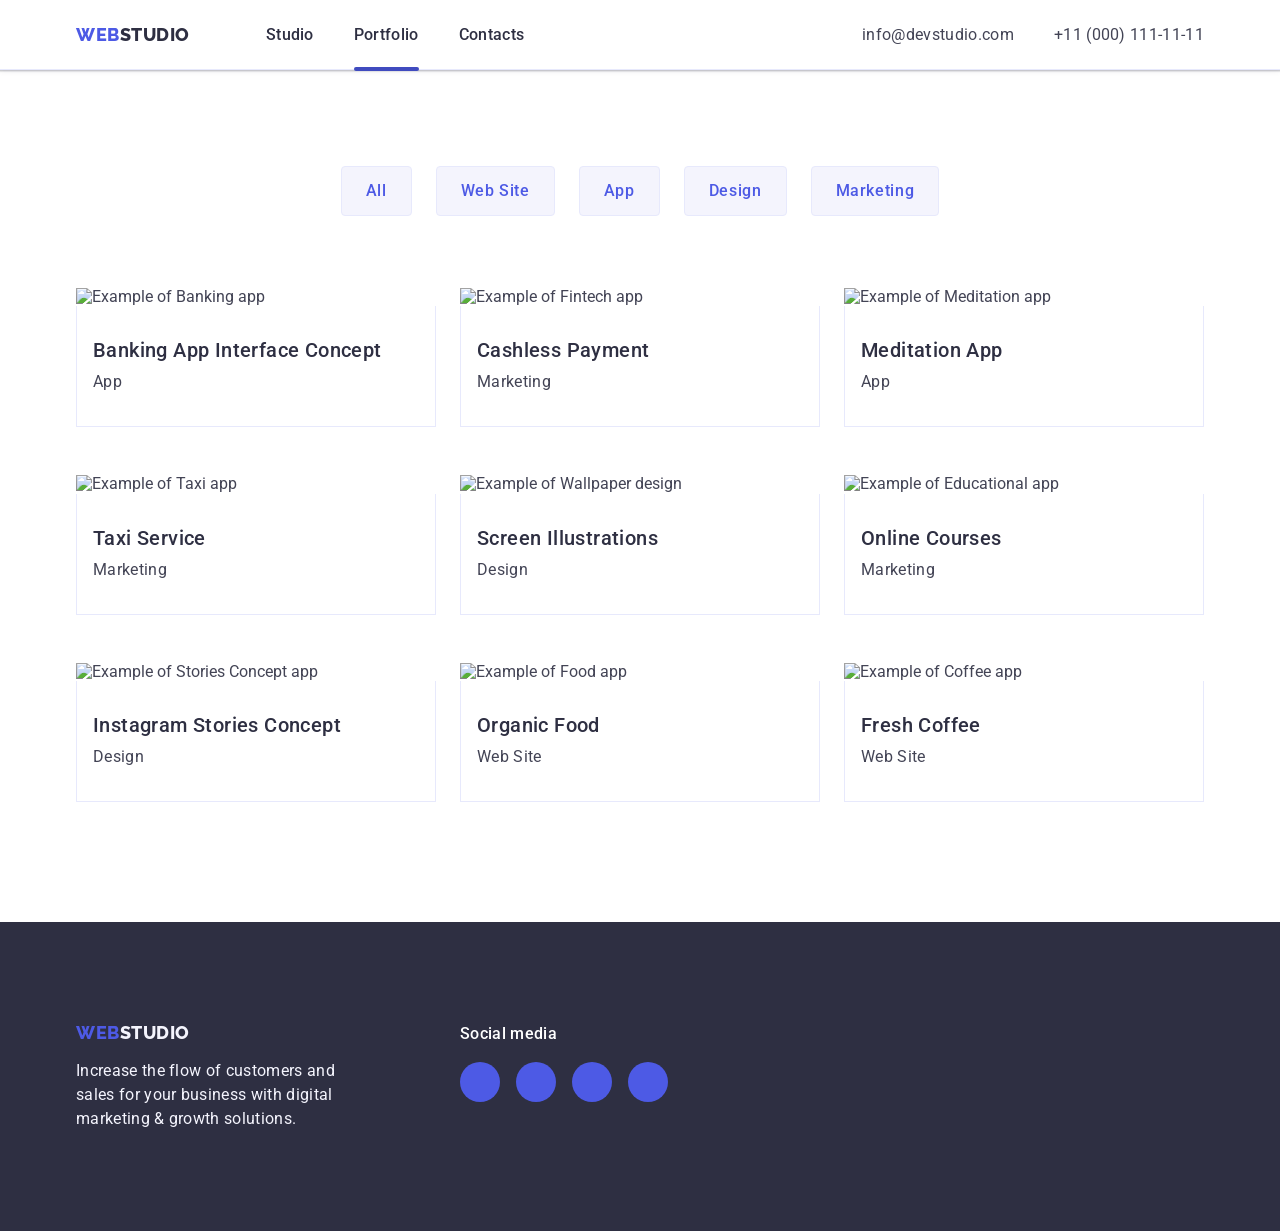
==== portfolio.html @ 1dadb7bc "adding bottom line in header" ====
<!DOCTYPE html>
<html lang="en">
  <head>
    <meta charset="UTF-8" />
    <meta http-equiv="X-UA-Compatible" content="IE=edge" />
    <meta name="viewport" content="width=device-width, initial-scale=1.0" />
    <title>Portfolio Page</title>
    <link rel="preconnect" href="https://fonts.googleapis.com" />
    <link rel="preconnect" href="https://fonts.gstatic.com" crossorigin />
    <link
      href="https://fonts.googleapis.com/css2?family=Raleway:wght@800&family=Roboto:wght@400;500;700;900&display=swap"
      rel="stylesheet"
    />
    <link
      rel="stylesheet"
      href="https://cdnjs.cloudflare.com/ajax/libs/modern-normalize/1.1.0/modern-normalize.min.css"
    />
    <link rel="stylesheet" href="./css/styles.css" />
  </head>

  <body>
    <!-- section Header -->
    <header class="header-section">
      <div class="container header">
        <nav class="nav">
          <a class="logo" href="./index.html"
            >Web<span class="web-one">Studio</span></a
          >
          <ul class="nav-list nav-container">
            <li class="nav-item">
              <a class="nav-link" href="./index.html">Studio</a>
            </li>
            <li class="nav-item">
              <a class="nav-link header-active" href="./portfolio.html">Portfolio</a>
            </li>
            <li class="nav-item"><a class="nav-link" href="">Contacts</a></li>
          </ul>
        </nav>

        <address class="add">
          <ul class="add-container">
            <li class="add-item">
              <a class="add-info" href="mailto:info@devstudio.com"
                >info@devstudio.com</a
              >
            </li>
            <li class="add-item">
              <a class="add-info" href="tel:+110001111111"
                >+11 (000) 111-11-11</a
              >
            </li>
          </ul>
        </address>
      </div>
    </header>

    <main>
      <section class="portfolio">
        <div class="container">
          <h1 class="portfolio-title">Our works</h1>
          <ul class="portfolio-btn-list">
            <li class="portfolio-btn-item">
              <button class="portfolio-btn" type="button">All</button>
            </li>
            <li class="portfolio-btn-item">
              <button class="portfolio-btn" type="button">Web Site</button>
            </li>
            <li class="portfolio-btn-item">
              <button class="portfolio-btn" type="button">App</button>
            </li>
            <li class="portfolio-btn-item">
              <button class="portfolio-btn" type="button">Design</button>
            </li>
            <li class="portfolio-btn-item">
              <button class="portfolio-btn" type="button">Marketing</button>
            </li>
          </ul>

          <ul class="portfolio-card-list">
            <li class="portfolio-card-item">
              <a href="" class="portfolio-item-link">
                <img
                  class="portfolio-card-img"
                  src="./images/portfolio1.jpg"
                  alt="Example of Banking app"
                  width="360"
                />
                <div class="card-info">
                  <h2 class="portfolio-card-title">
                    Banking App Interface Concept
                  </h2>
                  <p class="portfolio-card-text">App</p>
                </div>
              </a>
            </li>
            <li class="portfolio-card-item">
              <a href="" class="portfolio-item-link">
                <img
                  class="portfolio-card-img"
                  src="./images/portfolio2.jpg"
                  alt="Example of Fintech app"
                  width="360"
                />
                <div class="card-info">
                  <h2 class="portfolio-card-title">Cashless Payment</h2>
                  <p class="portfolio-card-text">Marketing</p>
                </div>
              </a>
            </li>
            <li class="portfolio-card-item">
              <a href="" class="portfolio-item-link">
                <img
                  class="portfolio-card-img"
                  src="./images/portfolio3.jpg"
                  alt="Example of Meditation app"
                  width="360"
                />
                <div class="card-info">
                  <h2 class="portfolio-card-title">Meditation App</h2>
                  <p class="portfolio-card-text">App</p>
                </div>
              </a>
            </li>
            <li class="portfolio-card-item">
              <a href="" class="portfolio-item-link">
                <img
                  class="portfolio-card-img"
                  src="./images/portfolio4.jpg"
                  alt="Example of Taxi app"
                  width="360"
                />
                <div class="card-info">
                  <h2 class="portfolio-card-title">Taxi Service</h2>
                  <p class="portfolio-card-text">Marketing</p>
                </div>
              </a>
            </li>
            <li class="portfolio-card-item">
              <a href="" class="portfolio-item-link">
                <img
                  class="portfolio-card-img"
                  src="./images/portfolio5.jpg"
                  alt="Example of Wallpaper design"
                  width="360"
                />
                <div class="card-info">
                  <h2 class="portfolio-card-title">Screen Illustrations</h2>
                  <p class="portfolio-card-text">Design</p>
                </div>
              </a>
            </li>
            <li class="portfolio-card-item">
              <a href="" class="portfolio-item-link">
                <img
                  class="portfolio-card-img"
                  src="./images/portfolio6.jpg"
                  alt="Example of Educational app"
                  width="360"
                />
                <div class="card-info">
                  <h2 class="portfolio-card-title">Online Courses</h2>
                  <p class="portfolio-card-text">Marketing</p>
                </div>
              </a>
            </li>
            <li class="portfolio-card-item">
              <a href="" class="portfolio-item-link">
                <img
                  class="portfolio-card-img"
                  src="./images/portfolio7.jpg"
                  alt="Example of Stories Concept app"
                  width="360"
                />
                <div class="card-info">
                  <h2 class="portfolio-card-title">
                    Instagram Stories Concept
                  </h2>
                  <p class="portfolio-card-text">Design</p>
                </div>
              </a>
            </li>
            <li class="portfolio-card-item">
              <a href="" class="portfolio-item-link">
                <img
                  class="portfolio-card-img"
                  src="./images/portfolio8.jpg"
                  alt="Example of Food app"
                  width="360"
                />
                <div class="card-info">
                  <h2 class="portfolio-card-title">Organic Food</h2>
                  <p class="portfolio-card-text">Web Site</p>
                </div>
              </a>
            </li>
            <li class="portfolio-card-item">
              <a href="" class="portfolio-item-link">
                <img
                  class="portfolio-card-img"
                  src="./images/portfolio9.jpg"
                  alt="Example of Coffee app"
                  width="360"
                />
                <div class="card-info">
                  <h2 class="portfolio-card-title">Fresh Coffee</h2>
                  <p class="portfolio-card-text">Web Site</p>
                </div>
              </a>
            </li>
          </ul>
        </div>
      </section>
    </main>

    <!-- Footer -->
    <footer class="footer">
      <div class="container footer-block">
        <div class="footer-block-1">
          <a class="logo" href="./index.html"
            >Web<span class="web-two">Studio</span></a
          >
          <p class="footer-text">
            Increase the flow of customers and sales for your business with
            digital marketing & growth solutions.
          </p>
        </div>

        <div class="footer-block-2">
          <p class="footer-social-text">Social media</p>

          <ul class="social-list">
            <li class="icon-item">
              <a
                class="icon-block"
                href="https://www.instagram.com/"
                target="_blank"
                rel="noopener noreferrer"
              >
                <svg class="icon" width="24" height="24">
                  <use href="./images/icons.svg#icon-instagram"></use></svg
              ></a>
            </li>
            <li class="icon-item">
              <a
                class="icon-block"
                href="https://twitter.com/"
                target="_blank"
                rel="noopener noreferrer"
              >
                <svg class="icon" width="24" height="24">
                  <use href="./images/icons.svg#icon-twitter"></use></svg
              ></a>
            </li>
            <li class="icon-item">
              <a
                class="icon-block"
                href="https://www.facebook.com/"
                target="_blank"
                rel="noopener noreferrer"
              >
                <svg class="icon" width="24" height="24">
                  <use href="./images/icons.svg#icon-facebook"></use></svg
              ></a>
            </li>
            <li class="icon-item">
              <a
                class="icon-block"
                href="https://www.linkedin.com"
                target="_blank"
                rel="noopener noreferrer"
              >
                <svg class="icon" width="24" height="24">
                  <use href="./images/icons.svg#icon-linkedin"></use></svg
              ></a>
            </li>
          </ul>
        </div>
      </div>
    </footer>
  </body>
</html>
---- css/styles.css ----
:root {
  --headers-color: #2e2f42;
  --primary-color: #434455;
  --secondary-color: #4d5ae5;
  --primary-body-color: #ffffff;
  --secondary-body-color: #f4f4fd;
  --border-color: #e7e9fc;
  --accent-color: #404bbf;
  --active-color: #31D0AA;
  --icon-customers: #8E8F99;
}

/* RESET (cкинути дефолтні стилі для елементів) */

button {
  cursor: pointer;
  border: none;
}

button:hover,
button:focus {
  background-color: var(--accent-color);
  color: #ffffff;
}

ul {
  list-style: none;
  padding: 0;
  margin: 0;
}

a {
  color: inherit;
  text-decoration: none;
}

h1,
h2,
h3,
h4,
h5,
h6,
p {
  margin: 0;
}

img {
  display: block;
}

button {
  border: none;
  background-color: transparent;
  font: inherit;
  cursor: pointer;

  padding: 0;
}

address {
  font-style: normal;
  font: inherit;
}

/* загальні стилі для багатьох різних елементів */
.container {
  width: 1158px;

  margin: 0 auto;
  padding: 0 15px;
}

body {
  color: var(--primary-color);
  background-color: var(--primary-body-color);
  font-family: Roboto, sans-serif;
}

.nav,
.header,
.add-container,
.team-list,
.features-list,
.work-list,
.nav-container,
.portfolio-btn-list,
.portfolio-card-list, 
.footer-block, 
.social-list, 
.customers-list, 
.icon-block, 
.customers-link-block {
  display: flex;
}

/* section header */

header {
  background-color: var(--primary-body-color);
  border-bottom: 1px solid var(--border-color);
}

.header-section {
  box-shadow: 0px 2px 1px rgba(46, 47, 66, 0.08), 0px 1px 1px rgba(46, 47, 66, 0.16), 0px 1px 6px rgba(46, 47, 66, 0.08);
}

.container.header {
  justify-content: space-between;
  align-items: center;
}

.logo {
  text-transform: uppercase;
  color: var(--secondary-color);
  font-family: Raleway, sans-serif;
  font-weight: 800;
  font-size: 18px;
  line-height: 1.17;
  letter-spacing: 0.03em;

  margin-right: 76px;
  padding-top: 24px;
  padding-bottom: 24px;
}

.web {
  color: var(--secondary-color);
}

.web-one {
  color: var(--headers-color);
}

.nav-link {
  text-decoration: none;
  color: var(--headers-color);
  font-weight: 500;
  font-size: 16px;
  line-height: 1.5;
  letter-spacing: 0.02em;
position: relative;
}

.nav-item:not(:last-child) {
  margin-right: 40px;
}

.nav {
  align-items: center;
}

.nav-link,
.add-info {
  padding: 24px 0;
}

.add-container {
  gap: 40px;
}

.add-item {
  padding: 0px;
}

.add-info {
  color: var(--primary-color);
  font-size: 16px;
  line-height: 1.5;
  letter-spacing: 0.02em;
}

.add-info:hover,
.add-info:focus,
.nav-link:hover,
.nav-link:focus {
  color: var(--accent-color);
}

.header-active::after {
  background-color: var(--accent-color);
  content: "";
  height: 4px;
  width: 100%;
  display: block;
  border-radius: 2px;

  position: absolute;
  bottom: -3px;

  /* opacity: 0;
  transform: scale(0); */
  /* transition: transform 250ms cubic-bezier(0.4, 0, 0.2, 1), opacity 250ms cubic-bezier(0.4, 0, 0.2, 1);  */
}

/* .nav-item:hover .header-active::after {
  opacity: 1;
  transform: scale(1);
} */


/* section footer */

.footer {
  background-color: var(--headers-color);
  padding: 100px 0;
}

.web-two {
  color: var(--secondary-body-color);
}

footer .logo {
  display: inline-block;
  padding: 0;
  margin-bottom: 16px;
}

.footer-block {align-items: baseline;}

.footer-text {
  color: var(--secondary-body-color);
  width: 264px;
  font-weight: 400;
  font-size: 16px;
  line-height: 1.5;
  letter-spacing: 0.02em;
} 

footer .social-list {
  gap: 16px;
}

.footer-block-1 {margin-right: 120px;
}

.footer-social-text {
color: var(--primary-body-color);
font-weight: 500;
font-size: 16px;
line-height: 1.5;
Letter-spacing: 2%;
letter-spacing: 0.02em;

margin-bottom: 16px;
}

footer .icon-block:hover, footer .icon-block:focus {
  background-color: var(--active-color);
}

/* HOME PAGE */
/* section hero */

.hero-btn {
  display: block;
  background-color: var(--secondary-color);
  color: var(--secondary-body-color);
  font-family: Roboto, sans-serif;
  font-weight: 500;
  font-size: 16px;
  line-height: 1.5;
  letter-spacing: 0.04em;
  min-width: 169px;
  border-radius: 4px;

  padding: 16px 32px;
  margin-left: auto;
  margin-right: auto;
  margin-top: 48px;
}

.hero {
  background-color: var(--headers-color);
  text-align: center;
  max-width: 1440px;

  background-image: linear-gradient(rgba(46, 47, 66, 0.7),rgba(46, 47, 66, 0.7)), url(../images/hero-bg.jpg);
  background-repeat: no-repeat;
  background-position: 50% 50%;
  background-size: cover;

  margin-left: auto;
  margin-right: auto;
  padding: 188px 0;
}

.hero-title {
  text-align: center;
  color: var(--secondary-body-color);
  max-width: 496px;
  font-size: 56px;
  line-height: 1.07;
  letter-spacing: 0.02em;

  margin-left: auto;
  margin-right: auto;
}

/* section features */

.features-text {
  width: 264px;
  height: 72px;
  font-size: 16px;
  line-height: 1.5;
  letter-spacing: 0.02em;
  font-weight: 400;
}

.features-title {
  visibility: hidden;
}

.features-sub-title {
  font-weight: 500;
  font-size: 20px;
  line-height: 1.2;
  letter-spacing: 0.02em;
}

.features-icon-block {
background-color: var(--secondary-body-color);
margin-bottom: 8px;
display: flex;
align-items: center;
justify-content: center;
height: 112px;
border-radius: 4px;
}

.features-icon {
  fill: #2a2a2a;
}

/* section what we are doin (our work) */

.work-title,
.team-title,
.customers-title {
  text-transform: capitalize;
  color: var(--headers-color);
  font-size: 36px;
  line-height: 1.1;
  text-align: center;
  letter-spacing: 0.02em;
  margin-bottom: 72px;

}

.work {
  padding-bottom: 120px;
}

/* section team */

.team {
  background-color: var(--secondary-body-color);
}

.team-item {
  background-color: var(--primary-body-color);
  font-weight: 500;
  font-size: 20px;
  line-height: 1.2;
  letter-spacing: 0.02em;
}

.team-role {
  font-size: 16px;
  line-height: 1.5;
  letter-spacing: 0.02em;
  font-weight: 400;

  margin-bottom: 8px;
}

.team-name {
  font-weight: 500;
  font-size: 20px;
  line-height: 1.2;
  letter-spacing: 0.02em;
}

.team-item {
  box-shadow: 0px 1px 6px rgba(46, 47, 66, 0.08),
    0px 1px 1px rgba(46, 47, 66, 0.16), 0px 2px 1px rgba(46, 47, 66, 0.08);
  border-radius: 0px 0px 4px 4px;
}

.team-member {
  text-align: center;
  padding: 32px 0px;
}

.features-list,
.work-list,
.team-list {
  gap: 24px;
}

.features,
.team {
  padding: 120px 0;
}

.features-sub-title,
.team-name {
  margin-bottom: 8px;
}

.icon-block {
  background-color: var(--secondary-color);
  width:40px;
  height:40px;
  border-radius: 50%;

  justify-content: center;
  align-items: center;
}

.team .icon-block:hover, .team .icon-block:focus {
  background-color: var(--accent-color);
}

.icon {
  fill: var(--secondary-body-color);
}

.team-member .social-list {
  gap: 24px;
  justify-content: center;
}
/* section customers */
.customers {
  padding-top: 120px;
  padding-bottom: 120px;
}


.customers-link-block {
color: var(--icon-customers);
border: 1px solid var(--icon-customers);
border-radius: 4px;
width: 168px;
height: 88px;

justify-content: center;
align-items: center;
}

.customers-link-block:hover, .customers-link-block:focus {
  color: var(--accent-color);
  border-color: var(--accent-color);
}

.customers-list {
  gap: 24px;
}

.customers-icon {
  fill: currentColor;
}


/* PORTFOLIO PAGE */

.portfolio-title {
  display: none;
}

.portfolio {
  padding-top: 96px;
  padding-bottom: 120px;
}

.portfolio-btn {
  background-color: var(--secondary-body-color);
  color: var(--secondary-color);
  font-family: Roboto, sans-serif;
  font-weight: 500;
  font-size: 16px;
  line-height: 1.5;
  letter-spacing: 0.04em;

  border: 1px solid var(--border-color);
  border-radius: 4px;

  padding: 12px 24px;
}

.portfolio-btn-list {
  justify-content: center;
  gap: 24px;
  margin-bottom: 72px;
}

.portfolio-btn:hover,
.portfolio-btn:focus {
  border: 1px solid transparent;
  box-shadow: 0px 3px 1px rgba(0, 0, 0, 0.1), 0px 2px 1px rgba(0, 0, 0, 0.08),
    0px 2px 2px rgba(0, 0, 0, 0.12);
}

.portfolio-card-text {
  color: var(--primary-color);
  font-size: 16px;
  letter-spacing: 0.02em;
  line-height: 1.5;
  font-weight: 400;
}

.portfolio-card-title {
  color: var(--headers-color);
  font-weight: 500;
  font-size: 20px;
  line-height: 1.2;
  letter-spacing: 0.02em;

  margin-bottom: 8px;
}

.portfolio-card-list {
  flex-wrap: wrap;
}

.portfolio-card-item {
  margin-right: 24px;
  margin-bottom: 48px;
}

.portfolio-item-link {display: block;}

.portfolio-item-link:hover, .portfolio-item-link:focus {
box-shadow: 0px 2px 1px rgba(46, 47, 66, 0.08), 
0px 1px 1px rgba(46, 47, 66, 0.16),
0px 1px 6px rgba(46, 47, 66, 0.08);
}

.portfolio-card-item:nth-child(3n) {
  margin-right: 0;
}

.portfolio-card-item:nth-last-child(-n + 3) {
  margin-bottom: 0;
}

.card-info {
  border: 1px solid var(--border-color);
  border-top: none;
  padding: 32px 16px;
  /* padding-left: 16px; */
}
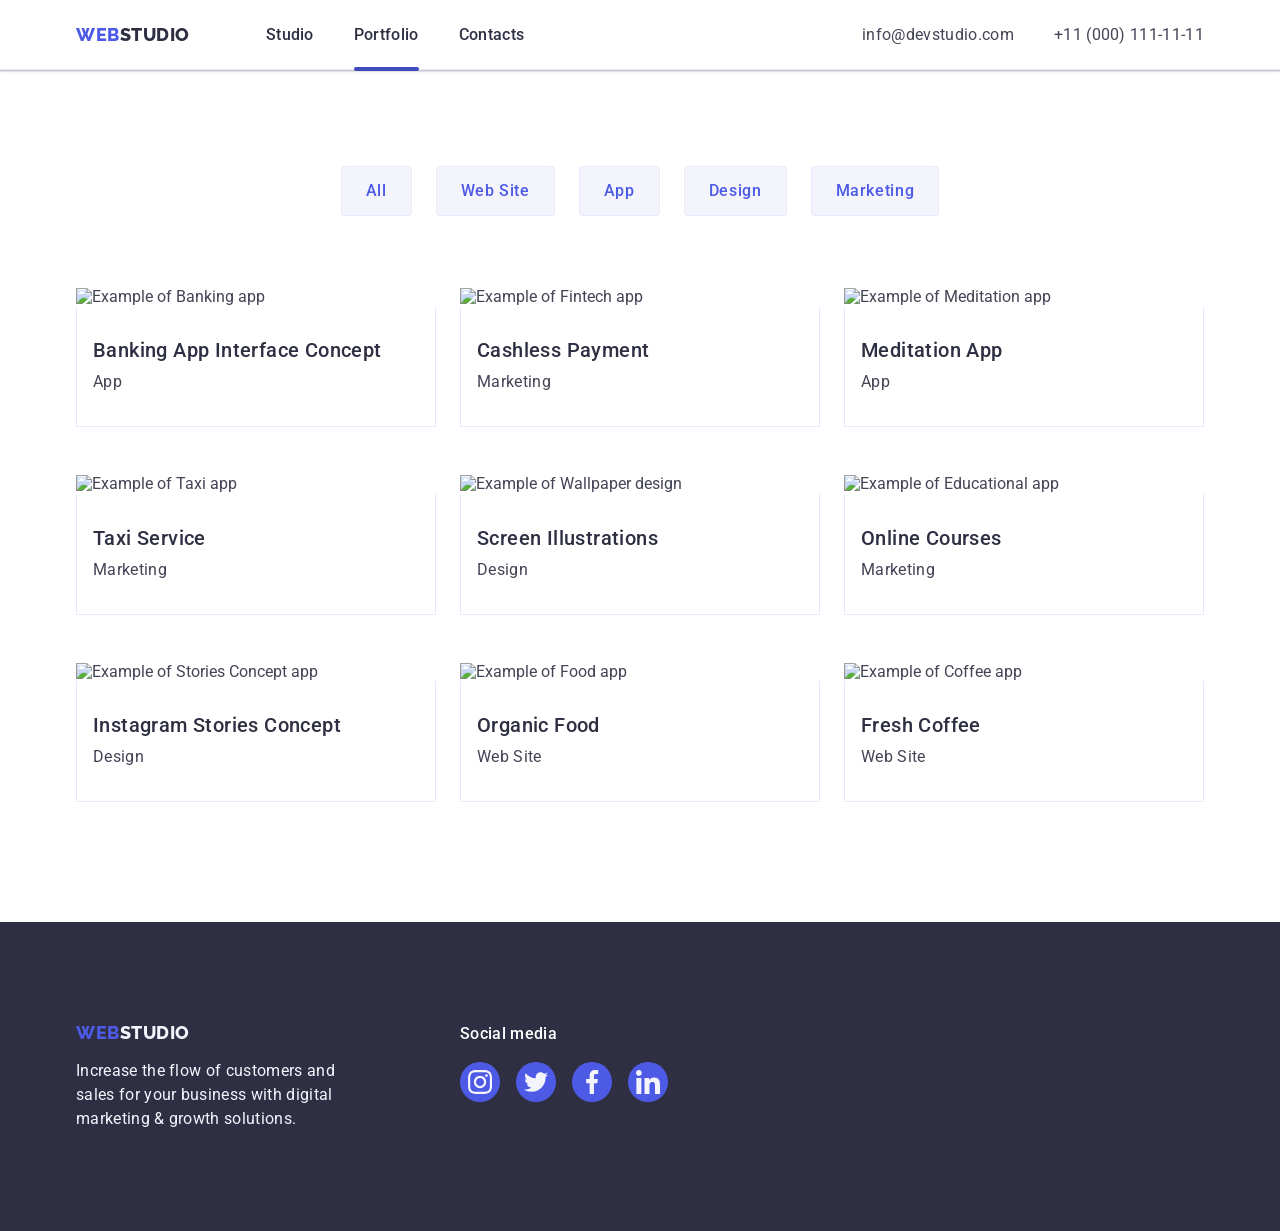
==== commit 451d66e8: "adding modal window" ====
--- a/portfolio.html
+++ b/portfolio.html
@@ -31,7 +31,9 @@
               <a class="nav-link" href="./index.html">Studio</a>
             </li>
             <li class="nav-item">
-              <a class="nav-link header-active" href="./portfolio.html">Portfolio</a>
+              <a class="nav-link header-active" href="./portfolio.html"
+                >Portfolio</a
+              >
             </li>
             <li class="nav-item"><a class="nav-link" href="">Contacts</a></li>
           </ul>
@@ -79,12 +81,23 @@
           <ul class="portfolio-card-list">
             <li class="portfolio-card-item">
               <a href="" class="portfolio-item-link">
-                <img
-                  class="portfolio-card-img"
-                  src="./images/portfolio1.jpg"
-                  alt="Example of Banking app"
-                  width="360"
-                />
+                <div class="portfolio-card-wrapper">
+                  <img
+                    class="portfolio-card-img"
+                    src="./images/portfolio1.jpg"
+                    alt="Example of Banking app"
+                    width="360"
+                  />
+
+                  <div class="overlay-box">
+                    <p class="overlay-text">
+                      14 Stylish and User-Friendly App Design Concepts · Task
+                      Manager App · Calorie Tracker App · Exotic Fruit Ecommerce
+                      App · Cloud Storage App
+                    </p>
+                  </div>
+                </div>
+
                 <div class="card-info">
                   <h2 class="portfolio-card-title">
                     Banking App Interface Concept
@@ -95,12 +108,21 @@
             </li>
             <li class="portfolio-card-item">
               <a href="" class="portfolio-item-link">
-                <img
-                  class="portfolio-card-img"
-                  src="./images/portfolio2.jpg"
-                  alt="Example of Fintech app"
-                  width="360"
-                />
+                <div class="portfolio-card-wrapper">
+                  <img
+                    class="portfolio-card-img"
+                    src="./images/portfolio2.jpg"
+                    alt="Example of Fintech app"
+                    width="360"
+                  />
+                  <div class="overlay-box">
+                    <p class="overlay-text">
+                      14 Stylish and User-Friendly App Design Concepts · Task
+                      Manager App · Calorie Tracker App · Exotic Fruit Ecommerce
+                      App · Cloud Storage App
+                    </p>
+                  </div>
+                </div>
                 <div class="card-info">
                   <h2 class="portfolio-card-title">Cashless Payment</h2>
                   <p class="portfolio-card-text">Marketing</p>
@@ -109,12 +131,21 @@
             </li>
             <li class="portfolio-card-item">
               <a href="" class="portfolio-item-link">
-                <img
-                  class="portfolio-card-img"
-                  src="./images/portfolio3.jpg"
-                  alt="Example of Meditation app"
-                  width="360"
-                />
+                <div class="portfolio-card-wrapper">
+                  <img
+                    class="portfolio-card-img"
+                    src="./images/portfolio3.jpg"
+                    alt="Example of Meditation app"
+                    width="360"
+                  />
+                  <div class="overlay-box">
+                    <p class="overlay-text">
+                      14 Stylish and User-Friendly App Design Concepts · Task
+                      Manager App · Calorie Tracker App · Exotic Fruit Ecommerce
+                      App · Cloud Storage App
+                    </p>
+                  </div>
+                </div>
                 <div class="card-info">
                   <h2 class="portfolio-card-title">Meditation App</h2>
                   <p class="portfolio-card-text">App</p>
@@ -123,12 +154,21 @@
             </li>
             <li class="portfolio-card-item">
               <a href="" class="portfolio-item-link">
-                <img
-                  class="portfolio-card-img"
-                  src="./images/portfolio4.jpg"
-                  alt="Example of Taxi app"
-                  width="360"
-                />
+                <div class="portfolio-card-wrapper">
+                  <img
+                    class="portfolio-card-img"
+                    src="./images/portfolio4.jpg"
+                    alt="Example of Taxi app"
+                    width="360"
+                  />
+                  <div class="overlay-box">
+                    <p class="overlay-text">
+                      14 Stylish and User-Friendly App Design Concepts · Task
+                      Manager App · Calorie Tracker App · Exotic Fruit Ecommerce
+                      App · Cloud Storage App
+                    </p>
+                  </div>
+                </div>
                 <div class="card-info">
                   <h2 class="portfolio-card-title">Taxi Service</h2>
                   <p class="portfolio-card-text">Marketing</p>
@@ -137,12 +177,21 @@
             </li>
             <li class="portfolio-card-item">
               <a href="" class="portfolio-item-link">
-                <img
-                  class="portfolio-card-img"
-                  src="./images/portfolio5.jpg"
-                  alt="Example of Wallpaper design"
-                  width="360"
-                />
+                <div class="portfolio-card-wrapper">
+                  <img
+                    class="portfolio-card-img"
+                    src="./images/portfolio5.jpg"
+                    alt="Example of Wallpaper design"
+                    width="360"
+                  />
+                  <div class="overlay-box">
+                    <p class="overlay-text">
+                      14 Stylish and User-Friendly App Design Concepts · Task
+                      Manager App · Calorie Tracker App · Exotic Fruit Ecommerce
+                      App · Cloud Storage App
+                    </p>
+                  </div>
+                </div>
                 <div class="card-info">
                   <h2 class="portfolio-card-title">Screen Illustrations</h2>
                   <p class="portfolio-card-text">Design</p>
@@ -151,12 +200,21 @@
             </li>
             <li class="portfolio-card-item">
               <a href="" class="portfolio-item-link">
-                <img
-                  class="portfolio-card-img"
-                  src="./images/portfolio6.jpg"
-                  alt="Example of Educational app"
-                  width="360"
-                />
+                <div class="portfolio-card-wrapper">
+                  <img
+                    class="portfolio-card-img"
+                    src="./images/portfolio6.jpg"
+                    alt="Example of Educational app"
+                    width="360"
+                  />
+                  <div class="overlay-box">
+                    <p class="overlay-text">
+                      14 Stylish and User-Friendly App Design Concepts · Task
+                      Manager App · Calorie Tracker App · Exotic Fruit Ecommerce
+                      App · Cloud Storage App
+                    </p>
+                  </div>
+                </div>
                 <div class="card-info">
                   <h2 class="portfolio-card-title">Online Courses</h2>
                   <p class="portfolio-card-text">Marketing</p>
@@ -165,12 +223,21 @@
             </li>
             <li class="portfolio-card-item">
               <a href="" class="portfolio-item-link">
-                <img
-                  class="portfolio-card-img"
-                  src="./images/portfolio7.jpg"
-                  alt="Example of Stories Concept app"
-                  width="360"
-                />
+                <div class="portfolio-card-wrapper">
+                  <img
+                    class="portfolio-card-img"
+                    src="./images/portfolio7.jpg"
+                    alt="Example of Stories Concept app"
+                    width="360"
+                  />
+                  <div class="overlay-box">
+                    <p class="overlay-text">
+                      14 Stylish and User-Friendly App Design Concepts · Task
+                      Manager App · Calorie Tracker App · Exotic Fruit Ecommerce
+                      App · Cloud Storage App
+                    </p>
+                  </div>
+                </div>
                 <div class="card-info">
                   <h2 class="portfolio-card-title">
                     Instagram Stories Concept
@@ -181,12 +248,21 @@
             </li>
             <li class="portfolio-card-item">
               <a href="" class="portfolio-item-link">
-                <img
-                  class="portfolio-card-img"
-                  src="./images/portfolio8.jpg"
-                  alt="Example of Food app"
-                  width="360"
-                />
+                <div class="portfolio-card-wrapper">
+                  <img
+                    class="portfolio-card-img"
+                    src="./images/portfolio8.jpg"
+                    alt="Example of Food app"
+                    width="360"
+                  />
+                  <div class="overlay-box">
+                    <p class="overlay-text">
+                      14 Stylish and User-Friendly App Design Concepts · Task
+                      Manager App · Calorie Tracker App · Exotic Fruit Ecommerce
+                      App · Cloud Storage App
+                    </p>
+                  </div>
+                </div>
                 <div class="card-info">
                   <h2 class="portfolio-card-title">Organic Food</h2>
                   <p class="portfolio-card-text">Web Site</p>
@@ -195,12 +271,21 @@
             </li>
             <li class="portfolio-card-item">
               <a href="" class="portfolio-item-link">
-                <img
-                  class="portfolio-card-img"
-                  src="./images/portfolio9.jpg"
-                  alt="Example of Coffee app"
-                  width="360"
-                />
+                <div class="portfolio-card-wrapper">
+                  <img
+                    class="portfolio-card-img"
+                    src="./images/portfolio9.jpg"
+                    alt="Example of Coffee app"
+                    width="360"
+                  />
+                  <div class="overlay-box">
+                    <p class="overlay-text">
+                      14 Stylish and User-Friendly App Design Concepts · Task
+                      Manager App · Calorie Tracker App · Exotic Fruit Ecommerce
+                      App · Cloud Storage App
+                    </p>
+                  </div>
+                </div>
                 <div class="card-info">
                   <h2 class="portfolio-card-title">Fresh Coffee</h2>
                   <p class="portfolio-card-text">Web Site</p>
--- a/css/styles.css
+++ b/css/styles.css
@@ -6,15 +6,24 @@
   --secondary-body-color: #f4f4fd;
   --border-color: #e7e9fc;
   --accent-color: #404bbf;
-  --active-color: #31D0AA;
-  --icon-customers: #8E8F99;
+  --active-color: #31d0aa;
+  --icon-customers: #8e8f99;
+  --backdrop-color: rgba(46, 47, 66, 0.4);
+  --modal-color: #fcfcfc;
 }
 
 /* RESET (cкинути дефолтні стилі для елементів) */
 
 button {
+  border: none;
+  background-color: transparent;
+  font: inherit;
   cursor: pointer;
-  border: none;
+  padding: 0;
+  outline: 1px solid transparent;
+
+  transition: background-color 250ms cubic-bezier(0.4, 0, 0.2, 1),
+    color 250ms cubic-bezier(0.4, 0, 0.2, 1);
 }
 
 button:hover,
@@ -32,6 +41,7 @@
 a {
   color: inherit;
   text-decoration: none;
+  outline: 1px solid transparent;
 }
 
 h1,
@@ -48,15 +58,6 @@
   display: block;
 }
 
-button {
-  border: none;
-  background-color: transparent;
-  font: inherit;
-  cursor: pointer;
-
-  padding: 0;
-}
-
 address {
   font-style: normal;
   font: inherit;
@@ -84,11 +85,11 @@
 .work-list,
 .nav-container,
 .portfolio-btn-list,
-.portfolio-card-list, 
-.footer-block, 
-.social-list, 
-.customers-list, 
-.icon-block, 
+.portfolio-card-list,
+.footer-block,
+.social-list,
+.customers-list,
+.icon-block,
 .customers-link-block {
   display: flex;
 }
@@ -101,7 +102,8 @@
 }
 
 .header-section {
-  box-shadow: 0px 2px 1px rgba(46, 47, 66, 0.08), 0px 1px 1px rgba(46, 47, 66, 0.16), 0px 1px 6px rgba(46, 47, 66, 0.08);
+  box-shadow: 0px 2px 1px rgba(46, 47, 66, 0.08),
+    0px 1px 1px rgba(46, 47, 66, 0.16), 0px 1px 6px rgba(46, 47, 66, 0.08);
 }
 
 .container.header {
@@ -138,7 +140,10 @@
   font-size: 16px;
   line-height: 1.5;
   letter-spacing: 0.02em;
-position: relative;
+  padding: 24px 0;
+  position: relative;
+
+  transition: color 250ms cubic-bezier(0.4, 0, 0.2, 1);
 }
 
 .nav-item:not(:last-child) {
@@ -149,11 +154,6 @@
   align-items: center;
 }
 
-.nav-link,
-.add-info {
-  padding: 24px 0;
-}
-
 .add-container {
   gap: 40px;
 }
@@ -167,6 +167,9 @@
   font-size: 16px;
   line-height: 1.5;
   letter-spacing: 0.02em;
+  padding: 24px 0;
+
+  transition: color 250ms cubic-bezier(0.4, 0, 0.2, 1);
 }
 
 .add-info:hover,
@@ -197,7 +200,6 @@
   transform: scale(1);
 } */
 
-
 /* section footer */
 
 .footer {
@@ -215,7 +217,9 @@
   margin-bottom: 16px;
 }
 
-.footer-block {align-items: baseline;}
+.footer-block {
+  align-items: baseline;
+}
 
 .footer-text {
   color: var(--secondary-body-color);
@@ -224,27 +228,29 @@
   font-size: 16px;
   line-height: 1.5;
   letter-spacing: 0.02em;
-} 
+}
 
 footer .social-list {
   gap: 16px;
 }
 
-.footer-block-1 {margin-right: 120px;
+.footer-block-1 {
+  margin-right: 120px;
 }
 
 .footer-social-text {
-color: var(--primary-body-color);
-font-weight: 500;
-font-size: 16px;
-line-height: 1.5;
-Letter-spacing: 2%;
-letter-spacing: 0.02em;
-
-margin-bottom: 16px;
-}
-
-footer .icon-block:hover, footer .icon-block:focus {
+  color: var(--primary-body-color);
+  font-weight: 500;
+  font-size: 16px;
+  line-height: 1.5;
+  letter-spacing: 2%;
+  letter-spacing: 0.02em;
+
+  margin-bottom: 16px;
+}
+
+footer .icon-block:hover,
+footer .icon-block:focus {
   background-color: var(--active-color);
 }
 
@@ -274,7 +280,11 @@
   text-align: center;
   max-width: 1440px;
 
-  background-image: linear-gradient(rgba(46, 47, 66, 0.7),rgba(46, 47, 66, 0.7)), url(../images/hero-bg.jpg);
+  background-image: linear-gradient(
+      rgba(46, 47, 66, 0.7),
+      rgba(46, 47, 66, 0.7)
+    ),
+    url(../images/hero-bg.jpg);
   background-repeat: no-repeat;
   background-position: 50% 50%;
   background-size: cover;
@@ -319,13 +329,13 @@
 }
 
 .features-icon-block {
-background-color: var(--secondary-body-color);
-margin-bottom: 8px;
-display: flex;
-align-items: center;
-justify-content: center;
-height: 112px;
-border-radius: 4px;
+  background-color: var(--secondary-body-color);
+  margin-bottom: 8px;
+  display: flex;
+  align-items: center;
+  justify-content: center;
+  height: 112px;
+  border-radius: 4px;
 }
 
 .features-icon {
@@ -344,7 +354,6 @@
   text-align: center;
   letter-spacing: 0.02em;
   margin-bottom: 72px;
-
 }
 
 .work {
@@ -410,15 +419,17 @@
 
 .icon-block {
   background-color: var(--secondary-color);
-  width:40px;
-  height:40px;
+  width: 40px;
+  height: 40px;
   border-radius: 50%;
 
   justify-content: center;
   align-items: center;
-}
-
-.team .icon-block:hover, .team .icon-block:focus {
+  transition: background-color 250ms cubic-bezier(0.4, 0, 0.2, 1);
+}
+
+.team .icon-block:hover,
+.team .icon-block:focus {
   background-color: var(--accent-color);
 }
 
@@ -436,19 +447,22 @@
   padding-bottom: 120px;
 }
 
-
 .customers-link-block {
-color: var(--icon-customers);
-border: 1px solid var(--icon-customers);
-border-radius: 4px;
-width: 168px;
-height: 88px;
-
-justify-content: center;
-align-items: center;
-}
-
-.customers-link-block:hover, .customers-link-block:focus {
+  color: var(--icon-customers);
+  border: 1px solid var(--icon-customers);
+  border-radius: 4px;
+  width: 168px;
+  height: 88px;
+
+  justify-content: center;
+  align-items: center;
+
+  transition: color 250ms cubic-bezier(0.4, 0, 0.2, 1),
+    border-color 250ms cubic-bezier(0.4, 0, 0.2, 1);
+}
+
+.customers-link-block:hover,
+.customers-link-block:focus {
   color: var(--accent-color);
   border-color: var(--accent-color);
 }
@@ -460,7 +474,6 @@
 .customers-icon {
   fill: currentColor;
 }
-
 
 /* PORTFOLIO PAGE */
 
@@ -486,12 +499,11 @@
   border-radius: 4px;
 
   padding: 12px 24px;
-}
-
-.portfolio-btn-list {
-  justify-content: center;
-  gap: 24px;
-  margin-bottom: 72px;
+
+  transition: border 250ms cubic-bezier(0.4, 0, 0.2, 1),
+    box-shadow 250ms cubic-bezier(0.4, 0, 0.2, 1),
+    color 250ms cubic-bezier(0.4, 0, 0.2, 1),
+    background-color 250ms cubic-bezier(0.4, 0, 0.2, 1);
 }
 
 .portfolio-btn:hover,
@@ -501,6 +513,12 @@
     0px 2px 2px rgba(0, 0, 0, 0.12);
 }
 
+.portfolio-btn-list {
+  justify-content: center;
+  gap: 24px;
+  margin-bottom: 72px;
+}
+
 .portfolio-card-text {
   color: var(--primary-color);
   font-size: 16px;
@@ -528,12 +546,15 @@
   margin-bottom: 48px;
 }
 
-.portfolio-item-link {display: block;}
-
-.portfolio-item-link:hover, .portfolio-item-link:focus {
-box-shadow: 0px 2px 1px rgba(46, 47, 66, 0.08), 
-0px 1px 1px rgba(46, 47, 66, 0.16),
-0px 1px 6px rgba(46, 47, 66, 0.08);
+.portfolio-item-link {
+  display: block;
+  transition: box-shadow 250ms cubic-bezier(0.4, 0, 0.2, 1);
+}
+
+.portfolio-item-link:hover,
+.portfolio-item-link:focus {
+  box-shadow: 0px 2px 1px rgba(46, 47, 66, 0.08),
+    0px 1px 1px rgba(46, 47, 66, 0.16), 0px 1px 6px rgba(46, 47, 66, 0.08);
 }
 
 .portfolio-card-item:nth-child(3n) {
@@ -550,3 +571,110 @@
   padding: 32px 16px;
   /* padding-left: 16px; */
 }
+
+.portfolio-card-wrapper {
+  position: relative;
+  width: 100%;
+  height: 100%;
+  overflow: hidden;
+}
+
+.overlay-box {
+  background-color: var(--secondary-color);
+  width: 360px;
+  height: 300px;
+  padding: 40px 32px;
+  opacity: 0;
+  position: absolute;
+
+  transition: transform 250ms cubic-bezier(0.4, 0, 0.2, 1),
+    opacity 250ms cubic-bezier(0.4, 0, 0.2, 1);
+}
+
+/* .portfolio-card-wrapper:hover .overlay-box, .portfolio-card-wrapper:focus .overlay-box {
+  transform: translatey(-100%);
+  opacity: 1;
+} */
+
+.portfolio-item-link:hover .overlay-box,
+.portfolio-item-link:focus .overlay-box {
+  transform: translatey(-100%);
+  opacity: 1;
+}
+
+.overlay-text {
+  color: var(--secondary-body-color);
+  font-weight: 400;
+  font-size: 16px;
+  line-height: 1.5;
+  letter-spacing: 0.02em;
+}
+
+/* modal window */
+
+.backdrop.is-hidden {
+  visibility: hidden;
+  opacity: 0;
+  pointer-events: none;
+}
+
+.backdrop.is-hidden .modal {
+  transform: translate(-50%, -50%) scale(0.5);
+}
+
+.backdrop {
+  position: fixed;
+  top: 0;
+  left: 0;
+  width: 100%;
+  height: 100%;
+  background-color: var(--backdrop-color);
+
+  transition: opacity 250ms cubic-bezier(0.4, 0, 0.2, 1),
+    visibility 250ms cubic-bezier(0.4, 0, 0.2, 1);
+}
+
+.modal {
+  position: absolute;
+  top: 50%;
+  left: 50%;
+  transform: translate(-50%, -50%) scale(1);
+  width: 408px;
+  min-height: 584px;
+  background-color: var(--modal-color);
+  padding: 72px 24px 24px 24px;
+
+  box-shadow: 0px 1px 1px rgba(0, 0, 0, 0.14), 0px 1px 3px rgba(0, 0, 0, 0.12),
+    0px 2px 1px rgba(0, 0, 0, 0.2);
+  border-radius: 4px;
+
+  transition: transform 250ms cubic-bezier(0.4, 0, 0.2, 1);
+}
+
+.close-btn {
+  position: absolute;
+  top: 24px;
+  right: 24px;
+}
+
+.close-btn {
+  background-color: var(--border-color);
+  width: 24px;
+  height: 24px;
+  border: 1px solid rgba(0, 0, 0, 0.1);
+  border-radius: 50%;
+  display: flex;
+  align-items: center;
+  justify-content: center;
+}
+
+.icon-close {
+  fill: var(--headers-color);
+}
+
+/* для кнопки ховер/фокус бекграунд прописаний в утиліті */
+
+.close-btn:hover .icon-close,
+.close-btn:focus .icon-close {
+  fill: var(--primary-body-color);
+}
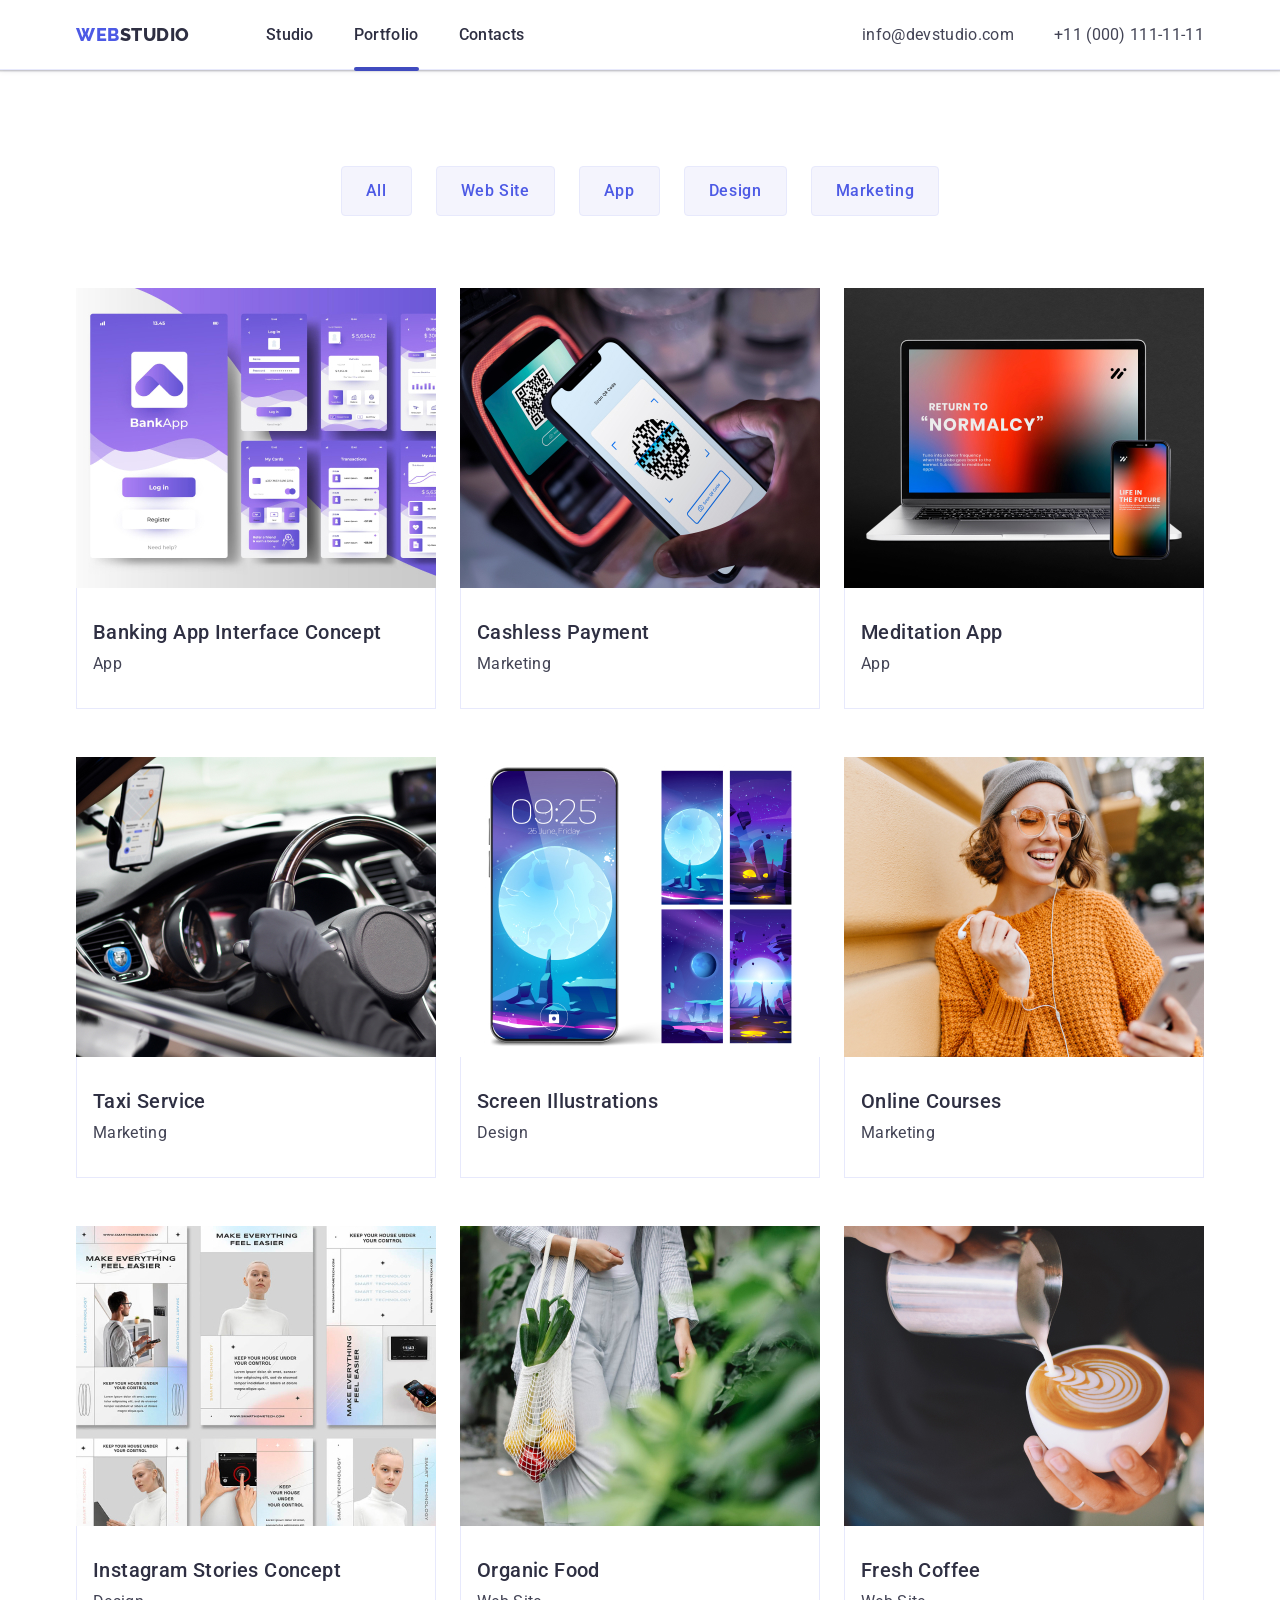
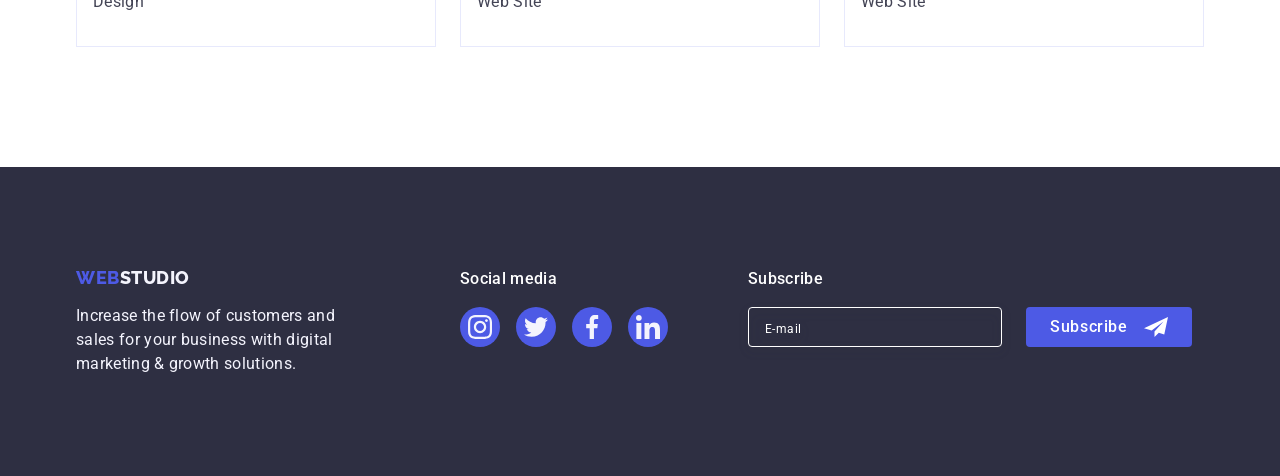
==== commit 81c8707b: "Initial commit" ====
--- a/portfolio.html
+++ b/portfolio.html
@@ -360,6 +360,25 @@
             </li>
           </ul>
         </div>
+
+        <div class="footer-block-3">
+          <p class="footer-social-text">Subscribe</p>
+          <form class="footer-form"></form>
+          <div class="footer-form-wrapper">
+            <input
+              class="footer-form-input"
+              type="email"
+              name="email"
+              placeholder="E-mail"
+            />
+            <button type="submit" class="footer-form-btn">
+              Subscribe
+              <svg class="footer-form-icon" width="24" height="24">
+                <use href="./images/icons.svg#icon-send"></use>
+              </svg>
+            </button>
+          </div>
+        </div>
       </div>
     </footer>
   </body>
--- a/css/styles.css
+++ b/css/styles.css
@@ -61,6 +61,10 @@
 address {
   font-style: normal;
   font: inherit;
+}
+
+textarea {
+  resize: none;
 }
 
 /* загальні стилі для багатьох різних елементів */
@@ -94,6 +98,10 @@
   display: flex;
 }
 
+.input:invalid {
+  border-color: #f44336;
+}
+
 /* section header */
 
 header {
@@ -252,6 +260,66 @@
 footer .icon-block:hover,
 footer .icon-block:focus {
   background-color: var(--active-color);
+}
+
+.footer-block-3 {
+  margin-left: 80px;
+}
+
+.footer-form-wrapper {
+  display: flex;
+  gap: 24px;
+}
+
+.footer-form-input {
+  width: 254px;
+  height: 40px;
+  border: 1px solid var(--primary-body-color);
+  filter: drop-shadow(0px 4px 4px var(--backdrop-color));
+  border-radius: 4px;
+  background-color: transparent;
+  color: var(--primary-body-color);
+  padding: 8px 16px;
+  outline: 1px solid transparent;
+  transition: border-color 250ms cubic-bezier(0.4, 0, 0.2, 1);
+}
+
+.footer-form-input::placeholder {
+  color: var(--primary-body-color);
+  font-weight: 400;
+  font-size: 12px;
+  line-height: 2;
+  letter-spacing: 0.04em;
+}
+
+.footer-form-input:focus {
+  border-color: var(--active-color);
+}
+
+
+.footer-form-btn {
+  display: flex;
+  align-items: center;
+  justify-content: center;
+  padding: 8px 24px;
+  gap: 16px;
+  background-color: var(--secondary-color);
+  color: var(--primary-body-color);
+  font-weight: 500;
+  font-size: 16px;
+  line-height: 1.5;
+  letter-spacing: 0.04em;
+  border-radius: 4px;
+}
+
+.footer-form-icon {
+  fill: var(--primary-body-color);
+  transition: fill 250ms cubic-bezier(0.4, 0, 0.2, 1) 250ms;
+}
+
+.footer-form-btn:hover .footer-form-icon,
+.footer-form-btn:focus .footer-form-icon {
+  fill: var(--active-color);
 }
 
 /* HOME PAGE */
@@ -678,3 +746,169 @@
 .close-btn:focus .icon-close {
   fill: var(--primary-body-color);
 }
+
+.modal-form-label {
+  display: flex;
+  flex-direction: column;
+  gap: 4px;
+}
+
+.modal-form-label {
+  margin-bottom: 8px;
+}
+
+.textarea {
+  margin-bottom: 16px;
+}
+
+.modal-form-input,
+.modal-form-comment {
+  background-color: var(--modal-color);
+  height: 40px;
+  width: 100%;
+  border-radius: 4px;
+  border: 1px solid var(--backdrop-color);
+  padding: 19px 14px;
+  padding-left: 38px;
+  outline: 1px solid transparent;
+  transition: border-color 250ms cubic-bezier(0.4, 0, 0.2, 1);
+}
+
+.modal-form-name {
+  font-weight: 400;
+  font-size: 12px;
+  line-height: 1.17;
+  letter-spacing: 0.01em;
+  color: var(--icon-customers);
+}
+
+.modal-form-comment {
+  height: 120px;
+  padding: 8px 16px;
+}
+
+.modal-form-input:focus,
+.modal-form-comment:focus {
+  border-color: var(--secondary-color);
+}
+
+.modal-form-input:focus + .modal-form-icon {
+  fill: var(--secondary-color);
+}
+
+.modal-form-comment::placeholder {
+  font-weight: 400;
+  font-size: 12px;
+  line-height: 1.17;
+  letter-spacing: 0.04em;
+  color: var(--backdrop-color);
+}
+
+.modal-form-btn {
+  background-color: var(--secondary-color);
+  min-width: 169px;
+  height: 56px;
+  box-shadow: 0px 4px 4px rgba(0, 0, 0, 0.15);
+  border-radius: 4px;
+
+  color: var(--primary-body-color);
+  font-weight: 500;
+  font-size: 16px;
+  line-height: 1.5;
+  letter-spacing: 0.04em;
+  padding: 16px 32px;
+  display: block;
+  margin-left: auto;
+  margin-right: auto;
+  margin-top: 24px;
+}
+
+/* .modal-form-icon {
+  margin-right: 4px;
+} */
+
+.modal-title {
+  color: var(--headers-color);
+  font-weight: 500;
+  font-size: 16px;
+  line-height: 1.5;
+  text-align: center;
+  letter-spacing: 0.02em;
+
+  margin-bottom: 16px;
+}
+
+.modal-input-wrapper {
+  display: flex;
+  position: relative;
+}
+
+.modal-form-icon {
+  position: absolute;
+  top: 50%;
+  left: 16px;
+  transform: translateY(-50%);
+  fill: var(--headers-color);
+  transition: fill 250ms cubic-bezier(0.4, 0, 0.2, 1);
+}
+
+.visually-hidden {
+  position: absolute;
+  width: 1px;
+  height: 1px;
+  margin: -1px;
+  border: 0;
+  padding: 0;
+
+  white-space: nowrap;
+  clip-path: inset(100%);
+  clip: rect(0 0 0 0);
+  overflow: hidden;
+}
+
+.checkbox-wrapper > a {
+  text-decoration: underline;
+  color: var(--secondary-color);
+}
+
+.checkbox-wrapper > a:active {
+  color: var(--active-color);
+}
+
+.checkbox-wrapper {
+  font-weight: 400;
+  font-size: 12px;
+  line-height: 1.17;
+  letter-spacing: 0.04em;
+  color: var(--icon-customers);
+  display: flex;
+  align-items: center;
+}
+
+.custom-checkbox {
+  display: flex;
+  width: 16px;
+  height: 16px;
+  border: 1px solid var(--backdrop-color);
+  border-radius: 2px;
+  margin-right: 10px;
+
+  justify-content: center;
+  align-items: center;
+  color: transparent;
+
+  transition: border-color 250ms cubic-bezier(0.4, 0, 0.2, 1),
+    background-color 250ms cubic-bezier(0.4, 0, 0.2, 1);
+  cursor: pointer;
+}
+
+.check-icon {
+  fill: currentColor;
+  transition: fill 250ms cubic-bezier(0.4, 0, 0.2, 1) delay 250ms;
+}
+
+.checkbox:checked + .checkbox-wrapper > .custom-checkbox {
+  background-color: var(--accent-color);
+  border-color: transparent;
+  color: var(--secondary-body-color);
+}
